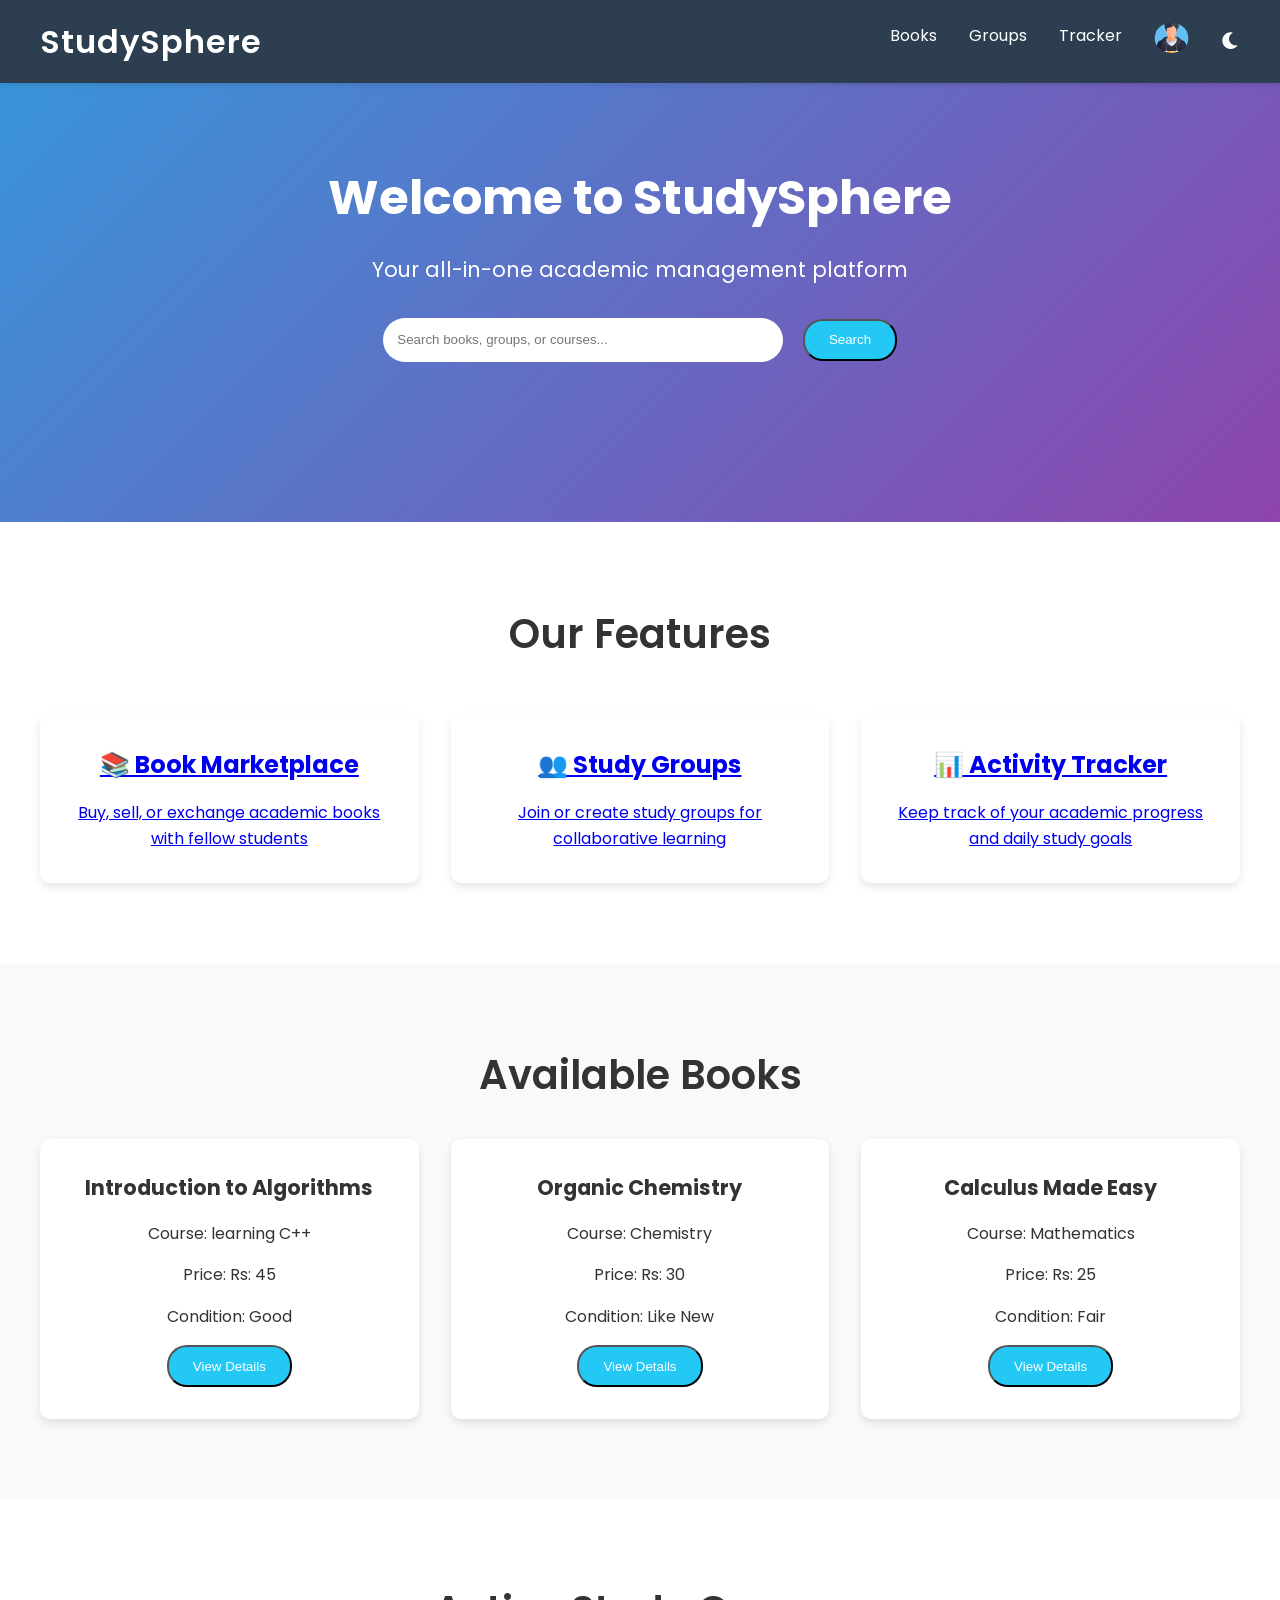
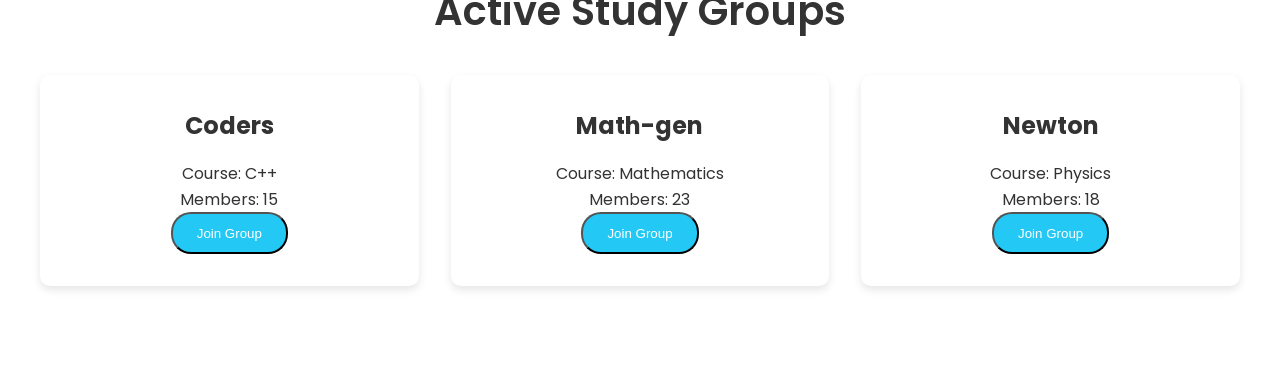
==== index.html @ 291df7e2 "rename" ====
<!DOCTYPE html>
<html lang="en">

<head>
    <meta charset="UTF-8">
    <meta name="viewport" content="width=device-width, initial-scale=1.0">
    <title>StudySphere - Student Learning Platform</title>
    <link rel="stylesheet" href="https://cdnjs.cloudflare.com/ajax/libs/font-awesome/6.0.0/css/all.min.css">
    <link href="https://fonts.googleapis.com/css2?family=Poppins:wght@300;400;600&display=swap" rel="stylesheet">
    <link rel="stylesheet" href="prj-2.css">
    <script type="module" src="main.js"></script> <!-- Load your main JS file -->
</head>

<body>
    <header>
        <!-- Navbar will be injected here -->
    </header>
    <!-- cls-1 Section -->
    <section class="cls-1" id="home">
        <h1>Welcome to StudySphere</h1>
        <p>Your all-in-one academic management platform</p>
        <div class="search-bar" style="margin-top: 2rem;">
            <input type="text" placeholder="Search books, groups, or courses...">
            <button class="btn">Search</button>
        </div>
    </section>

    <!-- Features Section -->
    <section class="features">
        <h2>Our Features</h2>
        <div class="features-grid">
            <div class="feature-card">
                <a href="book2.html">
                <h3>📚 Book Marketplace</h3>
                <p>Buy, sell, or exchange academic books with fellow students</p>
                </a>
            </div>
            <div class="feature-card">
                <a href="group.html">
                <h3>👥 Study Groups</h3>
                <p>Join or create study groups for collaborative learning</p>
                </a>
            </div>
            <div class="feature-card">
                <a href="tracker.html">
                <h3>📊 Activity Tracker</h3>
                <p>Keep track of your academic progress and daily study goals</p>
                </a>
            </div>
        </div>
    </section>

    <!-- Book Listings -->
    <section class="book-listings" id="books">
        <h2 style="text-align: center; margin-bottom: 2rem;">Available Books</h2>
        <div class="books-grid">
            <!-- Book cards will be populated by JavaScript -->
        </div>
    </section>

    <!-- Study Groups Preview -->
    <section class="features" id="groups">
        <h2 style="text-align: center; margin-bottom: 2rem;">Active Study Groups</h2>
        <div class="features-grid">
            <!-- Study group cards will be populated by JavaScript -->
        </div>
    </section>

    <script src="prj-2.js"></script>
</body>

</html>
---- prj-2.css ----
* {
    margin: 0;
    padding: 0;
    box-sizing: border-box;
}

body {
    font-family: 'Poppins', sans-serif;
    line-height: 1.6;
    background-color: var(--background-color);
    color: var(--text-color);
    transition: background-color 0.3s ease; /* Smooth background transition */
}

/* cls-1 Section */
.cls-1 {
    background: linear-gradient(135deg, #3498db, #8e44ad);
    color: white;
    padding: 10rem 2rem;
    text-align: center;
    animation: fadeIn 1s ease-out;
}

.cls-1 h1 {
    font-size: 3rem;
    margin-bottom: 1rem;
    animation: fadeIn 1.5s ease-out;
}

.cls-1 p {
    font-size: 1.3rem;
    margin-bottom: 2rem;
    animation: fadeIn 2s ease-out;
}

.search-bar input {
    padding: 0.9rem;
    width: 400px;
    border: none;
    border-radius: 25px;
    margin-right: 1rem;
    box-shadow: #86f2f8;
    transition: width 0.3s ease-in-out; /* Smooth width transition */
}

.search-bar input:focus {
    outline: none;
    box-shadow: 0 0 5px #3498db;
    width: 450px;
}

.btn {
    display: inline-block;
    padding: 0.7rem 1.5rem;
    background: #24c8f5;
    color: white;
    border-radius: 20px;
    text-decoration: none;
    cursor: pointer;
    transition: background 0.3s ease, transform 0.3s ease;
}

.btn:hover {
    background: #125cf0;
    transform: scale(1.05); /* Subtle scaling effect */
}

.btn:focus {
    outline: 3px solid #3498db;
}

/* Features Section */
.features {
    padding: 5rem 2rem;
    background: #fff;
    animation: fadeIn 1s ease-out;
}

.features h2 {
    text-align: center;
    margin-bottom: 3rem;
    font-size: 2.5rem;
    font-weight: 600;
    animation: fadeIn 1.5s ease-out;
}

.features-grid {
    display: grid;
    grid-template-columns: repeat(auto-fit, minmax(250px, 1fr));
    gap: 2rem;
    max-width: 1200px;
    margin: 0 auto;
}

.feature-card {
    background: white;
    padding: 2rem;
    border-radius: 10px;
    box-shadow: 0 4px 8px rgba(0, 0, 0, 0.1);
    transition: transform 0.3s ease, box-shadow 0.3s ease, filter 0.3s ease; /* Smooth transformations */
    text-align: center;
}

.feature-card:hover {
    transform: translateY(-5px);
    box-shadow: 0 6px 12px rgba(0, 0, 0, 0.2);
    filter: brightness(1.1); /* Brightens on hover */
}

.feature-card h3 {
    font-size: 1.5rem;
    margin-bottom: 1rem;
}

.feature-card p {
    font-size: 1rem;
}

/* Book Listings */
.book-listings {
    padding: 5rem 2rem;
    background-color: #f9f9f9;
}

.book-listings h2 {
    text-align: center;
    margin-bottom: 3rem;
    font-size: 2.5rem;
    font-weight: 600;
}

.books-grid {
    display: grid;
    grid-template-columns: repeat(auto-fit, minmax(250px, 1fr));
    gap: 2rem;
    max-width: 1200px;
    margin: 0 auto;
}

.book-card {
    background: white;
    padding: 2rem;
    border-radius: 10px;
    box-shadow: 0 4px 8px rgba(0, 0, 0, 0.1);
    text-align: center;
    transition: transform 0.3s ease, box-shadow 0.3s ease, filter 0.3s ease;
}

.book-card:hover {
    transform: translateY(-5px);
    box-shadow: 0 6px 12px rgba(0, 0, 0, 0.2);
    filter: brightness(1.1);
}

.book-card img {
    max-width: 150px;
    height: auto;
    margin-bottom: 1rem;
    transition: transform 0.3s ease; /* Image zoom effect */
}

.book-card img:hover {
    transform: scale(1.1);
}

.book-card h4 {
    font-size: 1.3rem;
    margin-bottom: 1rem;
}

.book-card p {
    margin-bottom: 1rem;
    font-size: 1rem;
}

/* Responsive Design */
@media (max-width: 1024px) {
    body {
        padding-top: 60px; /* Adjust padding for tablets */
    }

    .cls-1 h1 {
        font-size: 2.5rem;
    }

    .cls-1 p {
        font-size: 1.1rem;
    }

    .search-bar input {
        width: 300px;
    }

    .features-grid,
    .books-grid {
        grid-template-columns: 1fr;
    }

    .feature-card, .book-card {
        padding: 1.5rem;
    }

    .feature-card h3, .book-card h4 {
        font-size: 1.2rem;
    }
}

@media (max-width: 768px) {
    body {
        padding-top: 50px; /* Adjust padding for smaller tablets */
    }

    .cls-1 h1 {
        font-size: 2rem;
    }

    .cls-1 p {
        font-size: 1rem;
    }

    .search-bar input {
        width: 250px;
    }

    .btn {
        font-size: 1rem;
        padding: 0.5rem 1.2rem;
    }

    .features h2, .book-listings h2 {
        font-size: 2rem;
    }

    .features-grid,
    .books-grid {
        grid-template-columns: 1fr;
    }

    .feature-card, .book-card {
        padding: 1rem;
    }

    .feature-card h3, .book-card h4 {
        font-size: 1.1rem;
    }
}

@media (max-width: 480px) {
    body {
        padding-top: 40px; /* Adjust padding for smaller devices */
    }

    .cls-1 h1 {
        font-size: 1.8rem;
    }

    .cls-1 p {
        font-size: 0.9rem;
    }

    .search-bar input {
        width: 200px;
    }

    .btn {
        font-size: 0.9rem;
        padding: 0.4rem 1rem;
    }

    .features h2, .book-listings h2 {
        font-size: 1.8rem;
    }

    .features-grid,
    .books-grid {
        grid-template-columns: 1fr;
    }

    .feature-card, .book-card {
        padding: 0.8rem;
    }

    .feature-card h3, .book-card h4 {
        font-size: 1rem;
    }
}

/* Animations */
@keyframes fadeIn {
    0% {
        opacity: 0;
        transform: translateY(-20px);
    }
    100% {
        opacity: 1;
        transform: translateY(0);
    }
}

/* Default Light Theme */
:root {
    --background-color: #ffffff;
    --text-color: #333333;
    --navbar-color: #2c3e50;
    --navbar-text-color: #ffffff;
    --card-background: #f9f9f9;
    --card-shadow: 0 4px 6px rgba(0, 0, 0, 0.1);
}

/* Dark Theme */
[data-theme="dark"] {
    --background-color: #121212;
    --text-color: #e0e0e0;
    --navbar-color: #1a1a1a;
    --navbar-text-color: #e0e0e0;
    --card-background: #1e1e1e;
    --card-shadow: 0 4px 6px rgba(0, 0, 0, 0.3);
}

.navbar {
    background-color: var(--navbar-color);
    color: var(--navbar-text-color);
}

.nav-links a {
    color: var(--navbar-text-color);
}

.theme-toggle {
    background: none;
    border: none;
    color: var(--navbar-text-color);
    font-size: 1.2rem;
    cursor: pointer;
    transition: color 0.3s ease;
}

.theme-toggle:hover {
    color: #3498db;
}
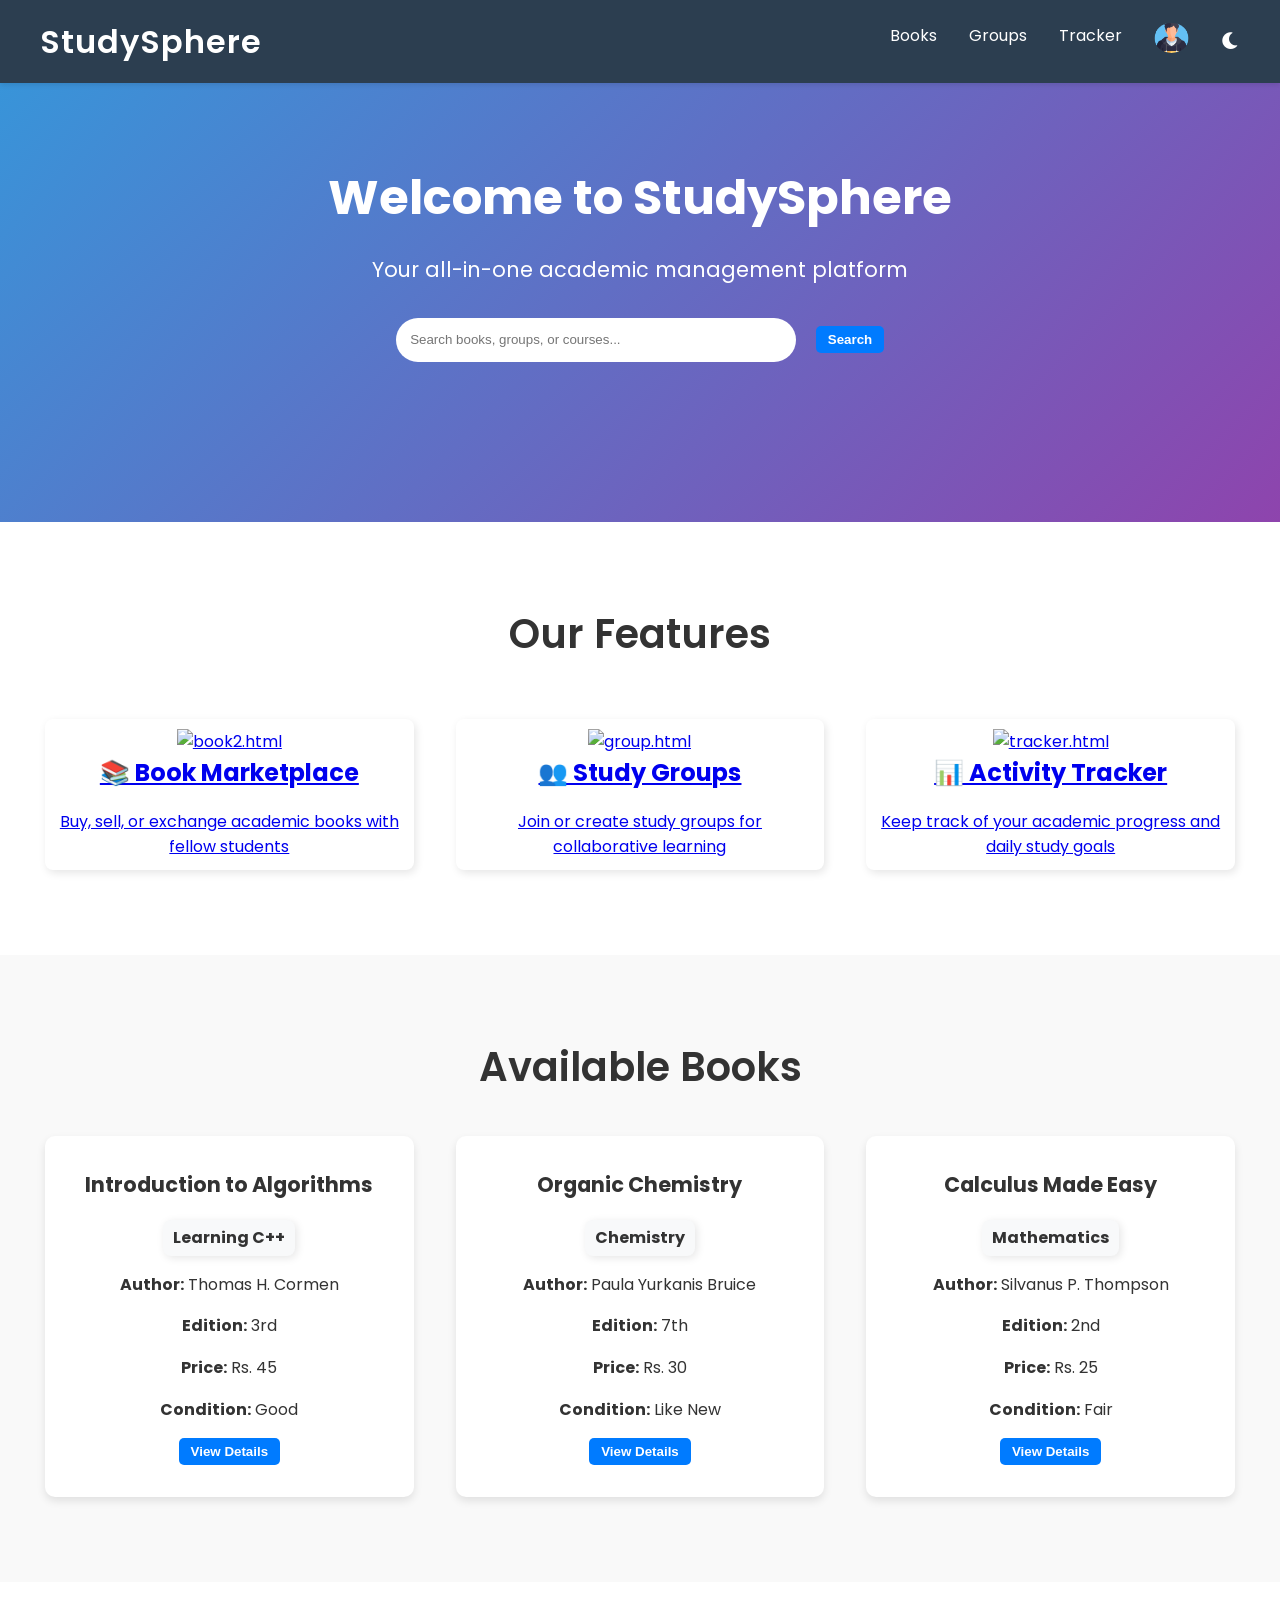
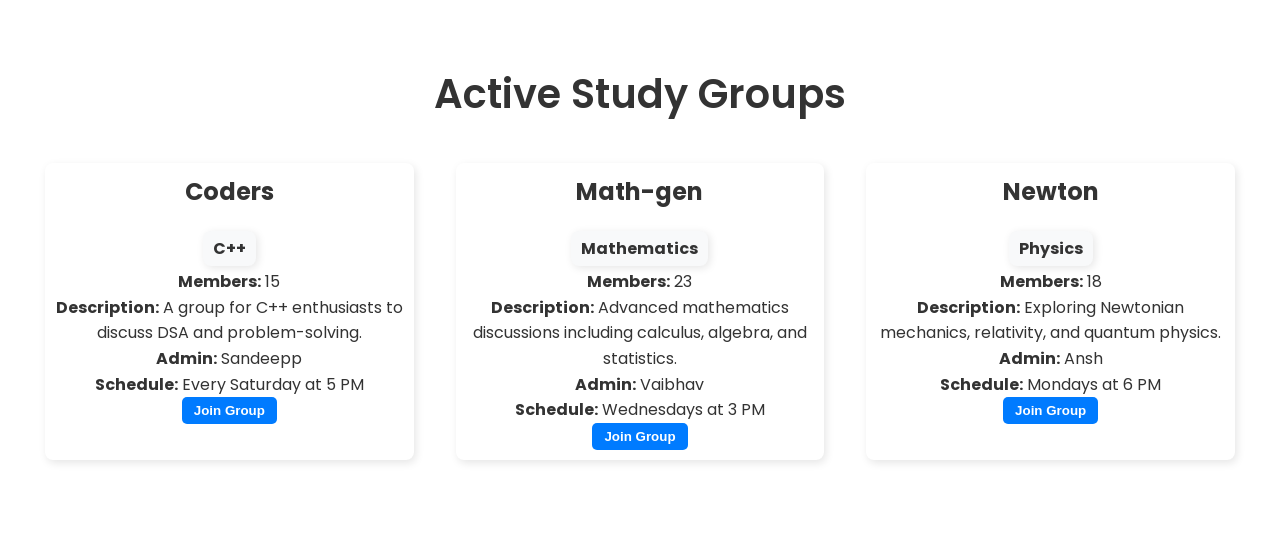
==== commit 2d985839: "adding img" ====
--- a/index.html
+++ b/index.html
@@ -31,18 +31,21 @@
         <div class="features-grid">
             <div class="feature-card">
                 <a href="book2.html">
+                    <img src="src\book.jpg" alt="book2.html" style="height: 120px; width: 180px;">
                 <h3>📚 Book Marketplace</h3>
                 <p>Buy, sell, or exchange academic books with fellow students</p>
                 </a>
             </div>
             <div class="feature-card">
                 <a href="group.html">
+                    <img src="src/study-grp.jpg" alt="group.html" style="height: 120px; width: 180px;">
                 <h3>👥 Study Groups</h3>
                 <p>Join or create study groups for collaborative learning</p>
                 </a>
             </div>
             <div class="feature-card">
                 <a href="tracker.html">
+                    <img src="src/tracker.jpg" alt="tracker.html" style="height: 120px; width: 180px;">
                 <h3>📊 Activity Tracker</h3>
                 <p>Keep track of your academic progress and daily study goals</p>
                 </a>
--- a/prj-2.css
+++ b/prj-2.css
@@ -129,6 +129,27 @@
     font-weight: 600;
 }
 
+.course-box {
+    display: inline-block; background: #f8f9fa; padding: 5px 10px; font-weight: bold; 
+    border-radius: 8px; box-shadow: 2px 2px 8px rgba(0, 0, 0, 0.1); text-align: center; 
+    color: #333; margin: 3px 0; transition: 0.3s;
+}
+
+.book-card, .feature-card {
+    background: white; padding: 10px; border-radius: 8px; box-shadow: 2px 3px 8px rgba(0, 0, 0, 0.1);
+    margin: 5px; text-align: center; transition: 0.3s;
+}
+
+.book-card:hover, .feature-card:hover { transform: translateY(-3px); box-shadow: 3px 4px 12px rgba(0, 0, 0, 0.15); }
+
+.btn {
+    background: #007bff; color: white; padding: 6px 12px; border: none; border-radius: 5px;
+    cursor: pointer; font-weight: bold; transition: 0.3s;
+}
+
+.btn:hover { background: #0056b3; transform: scale(1.05); }
+
+
 .books-grid {
     display: grid;
     grid-template-columns: repeat(auto-fit, minmax(250px, 1fr));
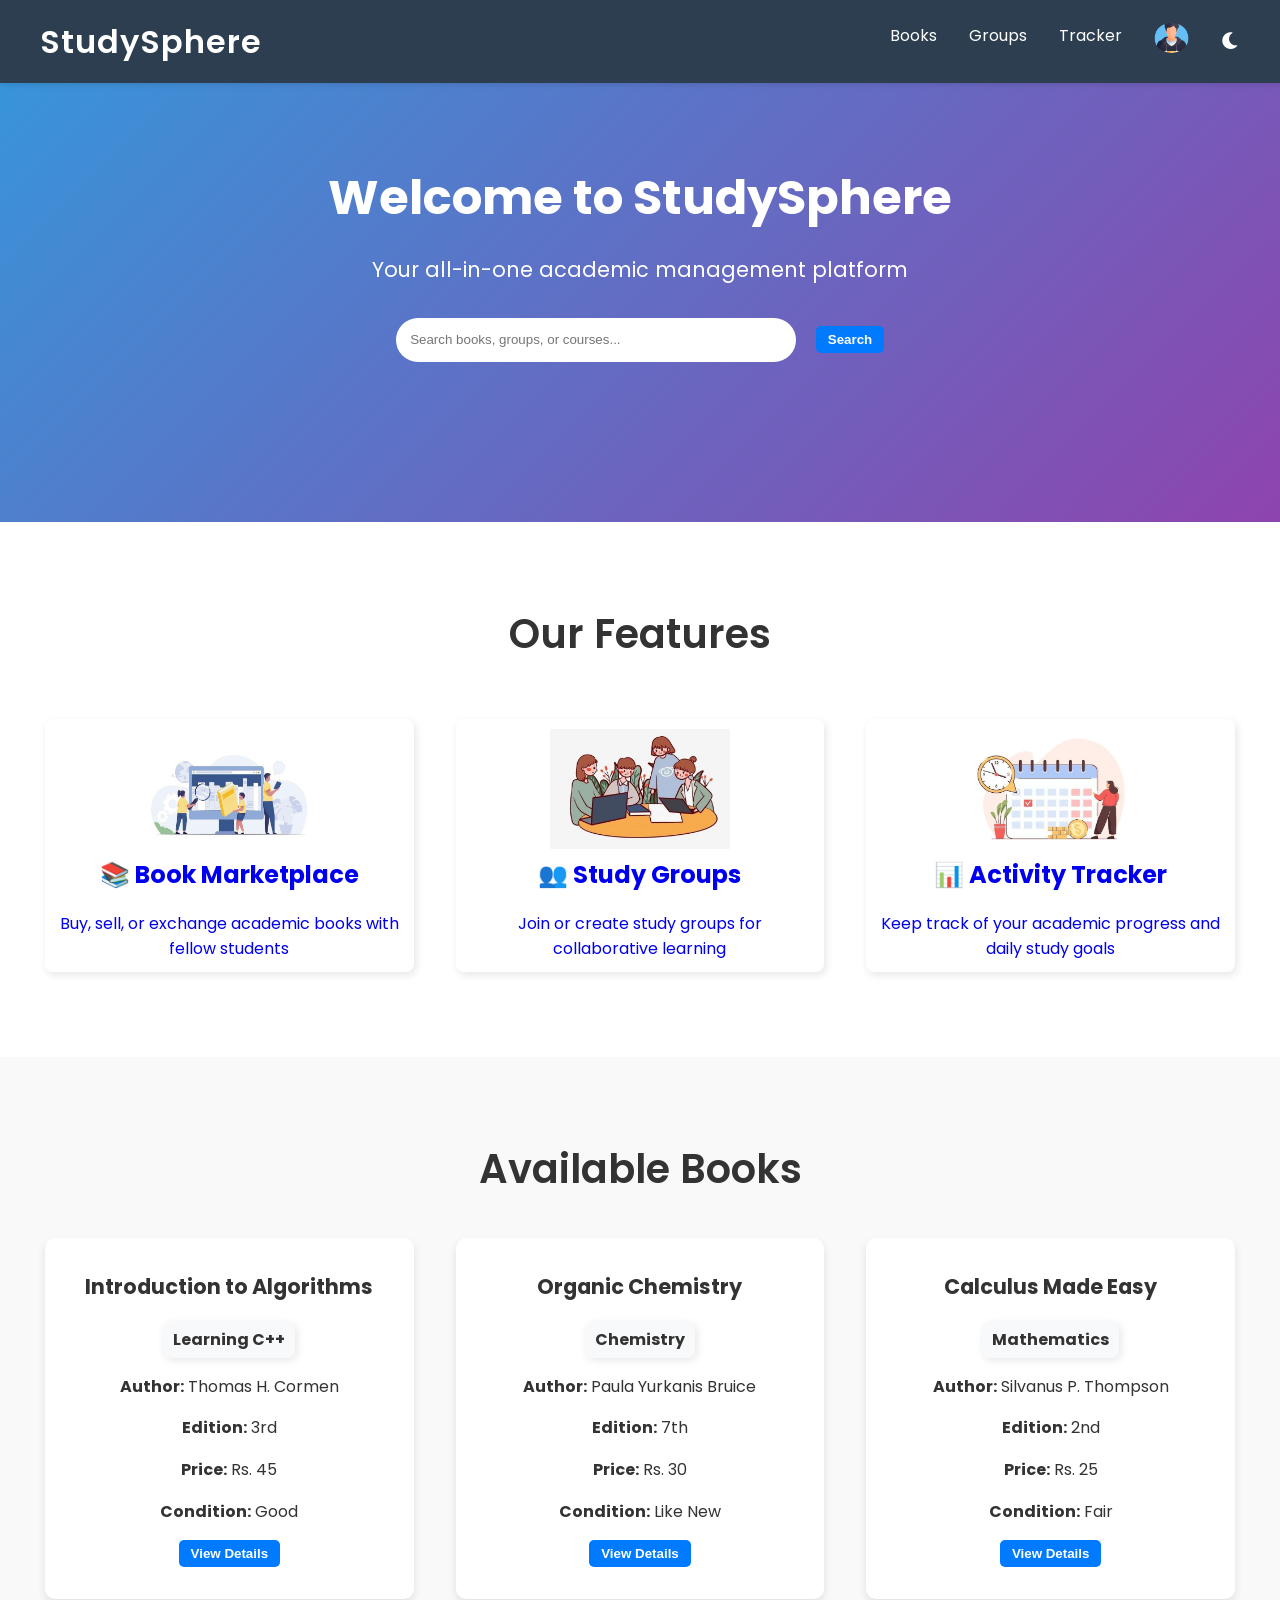
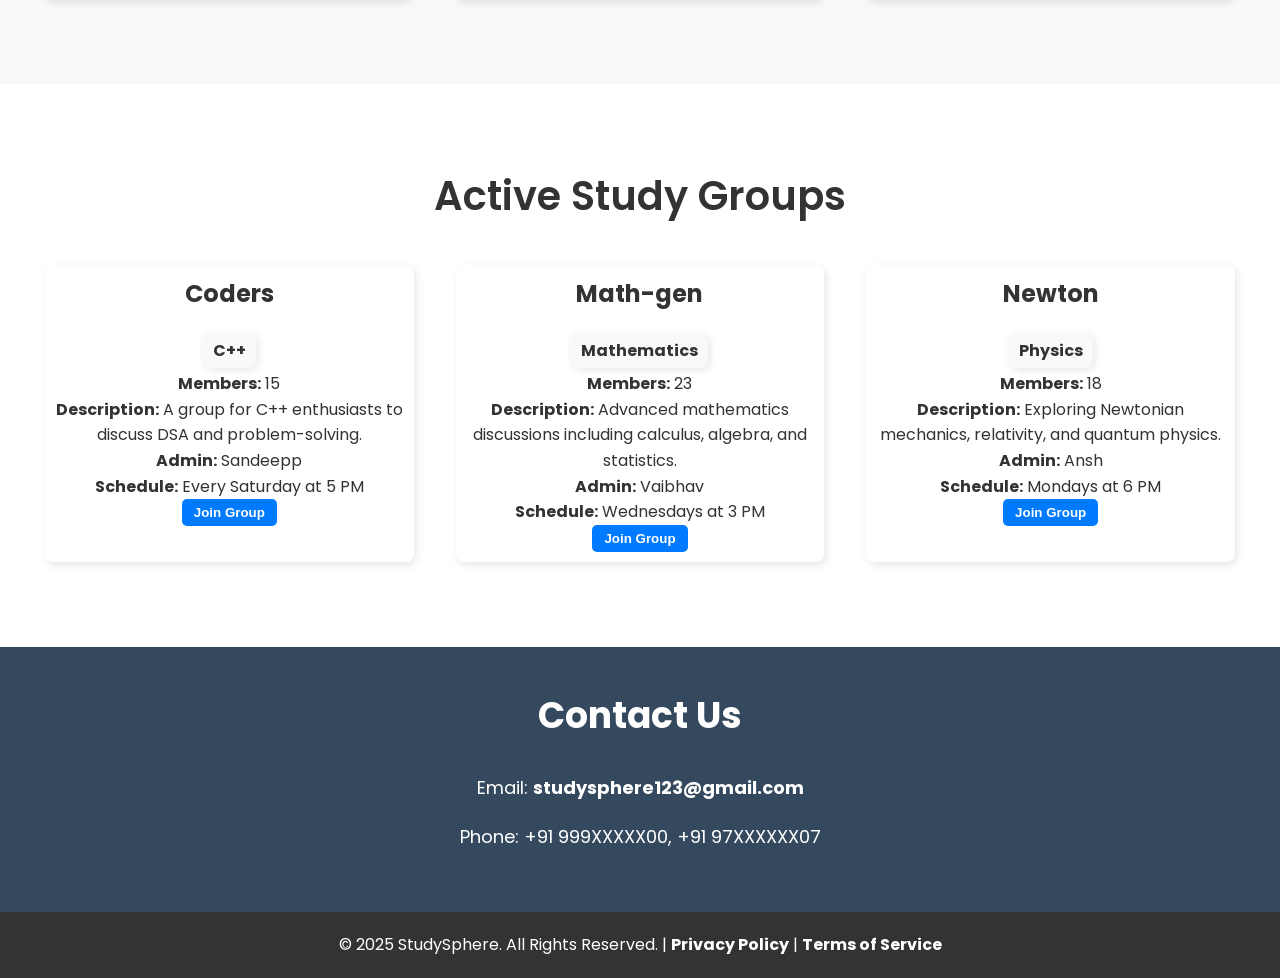
==== commit dab92956: "FULL-CHNGE" ====
--- a/index.html
+++ b/index.html
@@ -69,6 +69,16 @@
         </div>
     </section>
 
+    <section id="contact" class="contact">
+        <h2>Contact Us</h2>
+        <p>Email: <a href="studysphere123@gmail.com">studysphere123@gmail.com</a></p>
+        <p>Phone: +91 999XXXXX00, +91 97XXXXXX07</p>
+    </section>
+
+    <footer>
+        © 2025 StudySphere. All Rights Reserved. | <a href="#">Privacy Policy</a> | <a href="#">Terms of Service</a>
+    </footer>
+
     <script src="prj-2.js"></script>
 </body>
 
--- a/prj-2.css
+++ b/prj-2.css
@@ -12,6 +12,9 @@
     transition: background-color 0.3s ease; /* Smooth background transition */
 }
 
+a {
+    text-decoration: none;
+}
 /* cls-1 Section */
 .cls-1 {
     background: linear-gradient(135deg, #3498db, #8e44ad);
@@ -358,4 +361,43 @@
 
 .theme-toggle:hover {
     color: #3498db;
-}+}
+
+
+        /* Contact Section */
+        .contact {
+            padding: 40px 10px;
+            background: #34495e;
+            color: white;
+            text-align: center;
+        }
+
+        .contact h2 {
+            font-size: 36px;
+            margin-bottom: 30px;
+            animation: fadeIn 1.5s ease-in-out;
+        }
+
+        .contact p {
+            font-size: 18px;
+            margin-bottom: 20px;
+        }
+
+        .contact a {
+            color: #ffffff;
+            font-weight: bold;
+        }
+
+        /* Footer */
+        footer {
+            background: #333333;
+            color: white;
+            text-align: center;
+            padding: 20px;
+            font-size: 16px;
+        }
+
+        footer a {
+            color: #ffffff;
+            font-weight: bold;
+        }
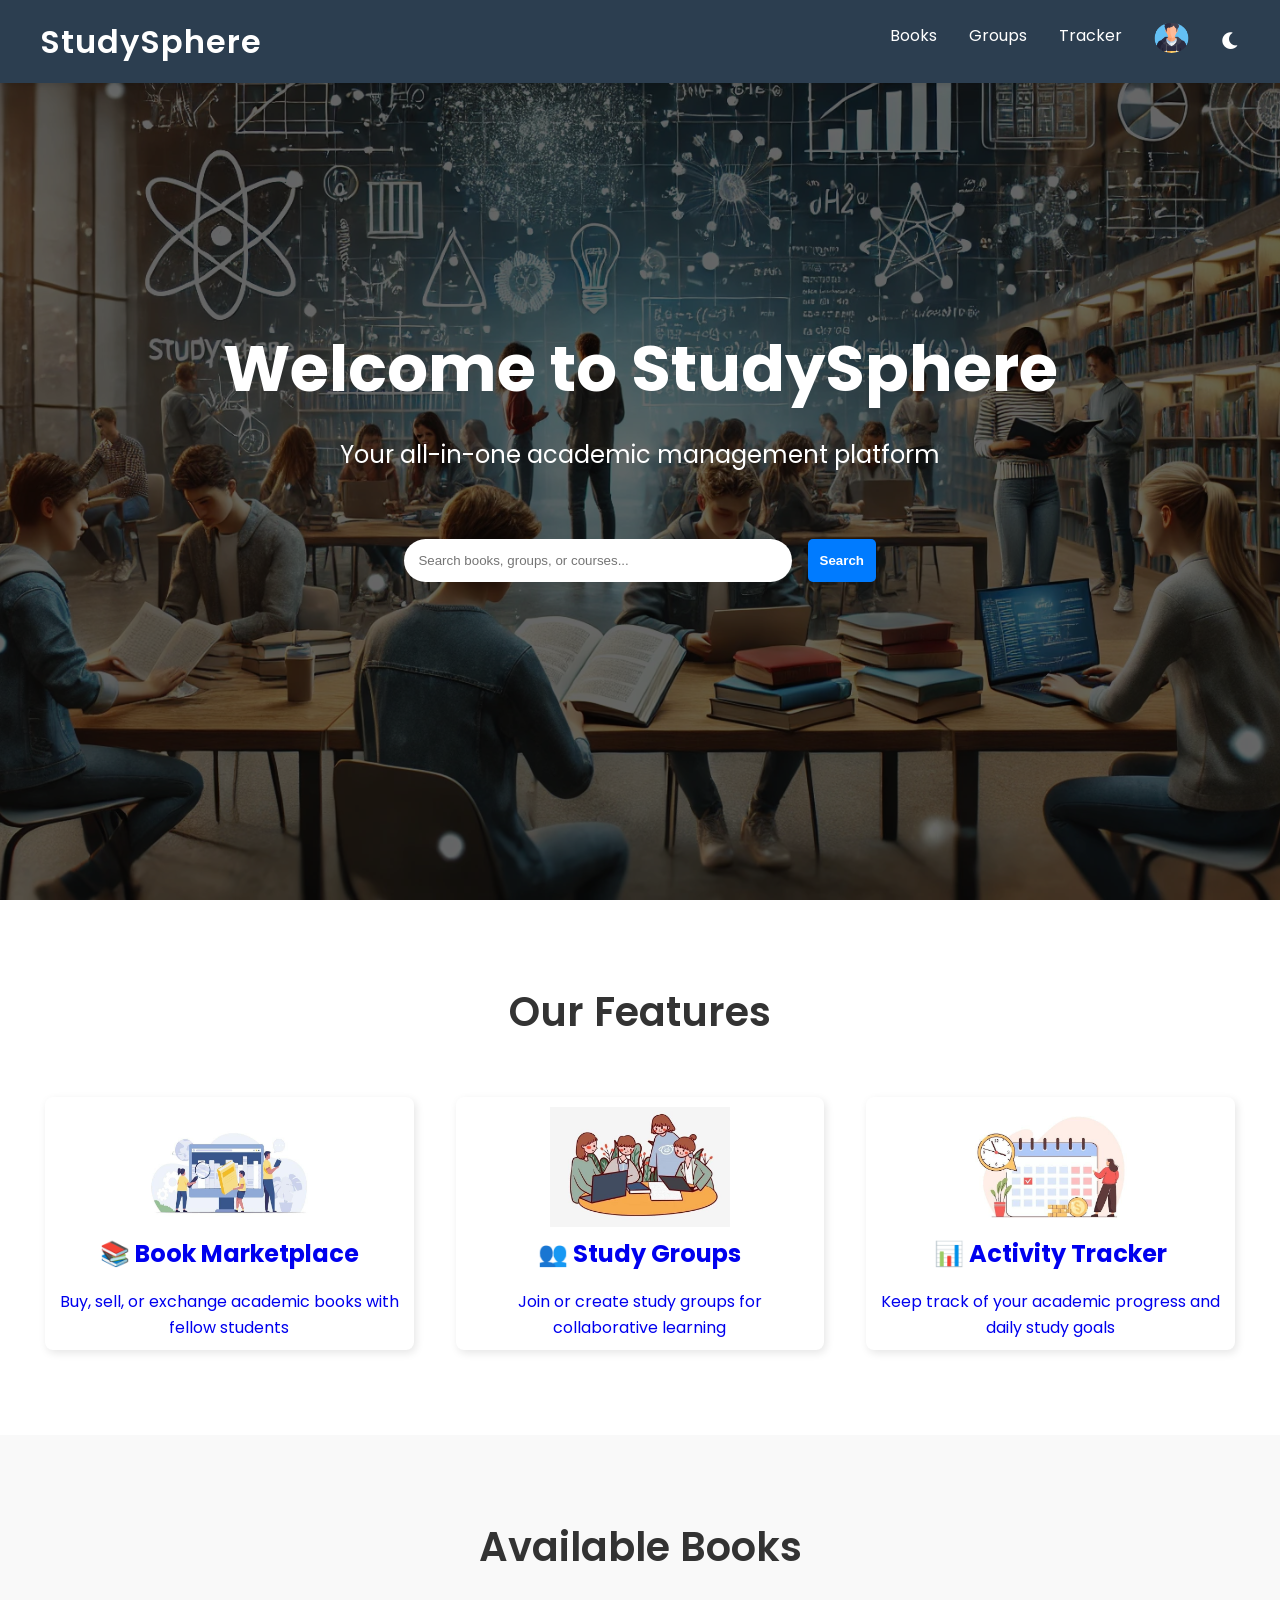
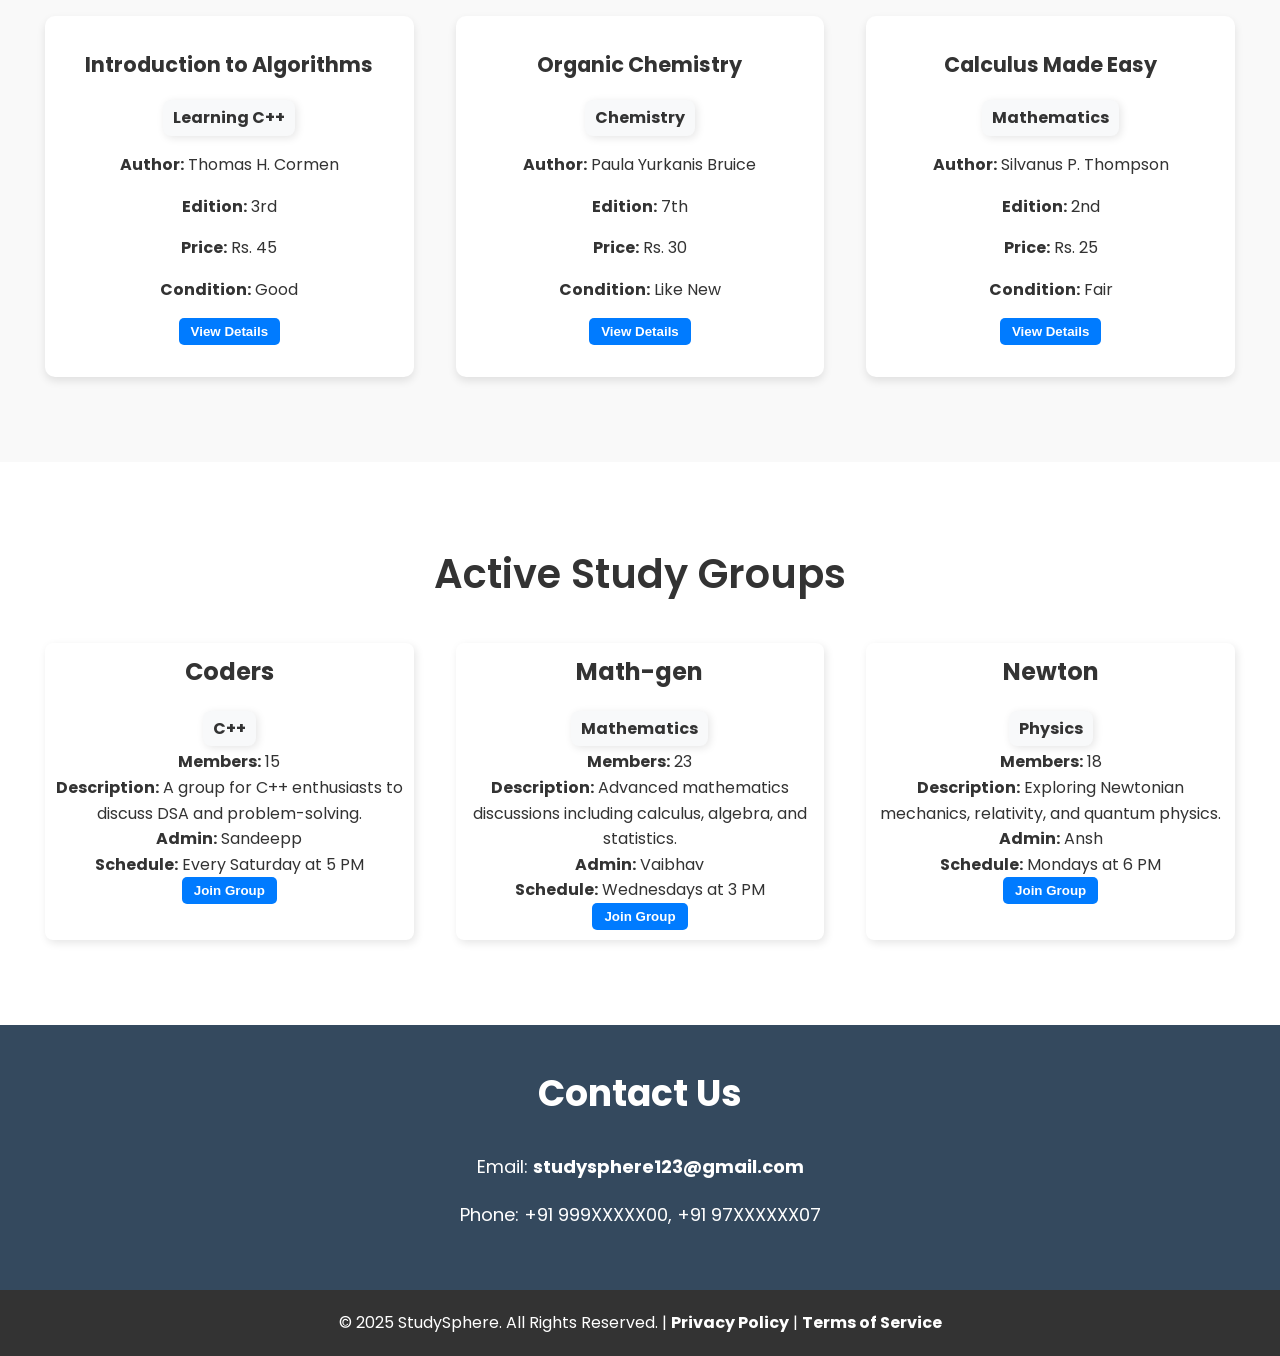
==== commit ae421c21: "prj-bg" ====
--- a/index.html
+++ b/index.html
@@ -23,7 +23,7 @@
             <input type="text" placeholder="Search books, groups, or courses...">
             <button class="btn">Search</button>
         </div>
-    </section>
+    </section>    
 
     <!-- Features Section -->
     <section class="features">
--- a/prj-2.css
+++ b/prj-2.css
@@ -17,33 +17,49 @@
 }
 /* cls-1 Section */
 .cls-1 {
-    background: linear-gradient(135deg, #3498db, #8e44ad);
+    background: url('./src/prj-bg.jpg') no-repeat center center;
+    background-size: cover;
+    background-blend-mode: overlay;
+    background-color: rgba(0, 0, 0, 0.6); 
     color: white;
     padding: 10rem 2rem;
     text-align: center;
+    min-height: 100vh; 
+    display: flex;
+    flex-direction: column;
+    justify-content: center;
+    align-items: center;
     animation: fadeIn 1s ease-out;
 }
 
+/* Typography */
 .cls-1 h1 {
-    font-size: 3rem;
+    font-size: 4rem;
     margin-bottom: 1rem;
     animation: fadeIn 1.5s ease-out;
 }
 
 .cls-1 p {
-    font-size: 1.3rem;
+    font-size: 1.5rem;
     margin-bottom: 2rem;
     animation: fadeIn 2s ease-out;
+}
+
+/* Search Bar */
+.search-bar {
+    display: flex;
+    flex-wrap: wrap;
+    justify-content: center;
+    gap: 1rem;
 }
 
 .search-bar input {
     padding: 0.9rem;
     width: 400px;
+    max-width: 80%;
     border: none;
     border-radius: 25px;
-    margin-right: 1rem;
-    box-shadow: #86f2f8;
-    transition: width 0.3s ease-in-out; /* Smooth width transition */
+    transition: width 0.3s ease-in-out;
 }
 
 .search-bar input:focus {
@@ -52,6 +68,7 @@
     width: 450px;
 }
 
+/* Button */
 .btn {
     display: inline-block;
     padding: 0.7rem 1.5rem;
@@ -65,11 +82,55 @@
 
 .btn:hover {
     background: #125cf0;
-    transform: scale(1.05); /* Subtle scaling effect */
-}
-
-.btn:focus {
-    outline: 3px solid #3498db;
+    transform: scale(1.05);
+}
+
+/* Responsive Design */
+@media (max-width: 768px) {
+    .cls-1 {
+        padding: 6rem 1rem;
+    }
+
+    .cls-1 h1 {
+        font-size: 3rem;
+    }
+
+    .cls-1 p {
+        font-size: 1.1rem;
+    }
+
+    .search-bar input {
+        width: 100%;
+        max-width: 300px;
+    }
+
+    .btn {
+        width: 100%;
+        max-width: 200px;
+    }
+}
+
+@media (max-width: 480px) {
+    .cls-1 h1 {
+        font-size: 2.5rem;
+    }
+
+    .cls-1 p {
+        font-size: 1rem;
+    }
+
+    .search-bar {
+        flex-direction: column;
+        gap: 0.5rem;
+    }
+
+    .search-bar input {
+        width: 100%;
+    }
+
+    .btn {
+        width: 100%;
+    }
 }
 
 /* Features Section */
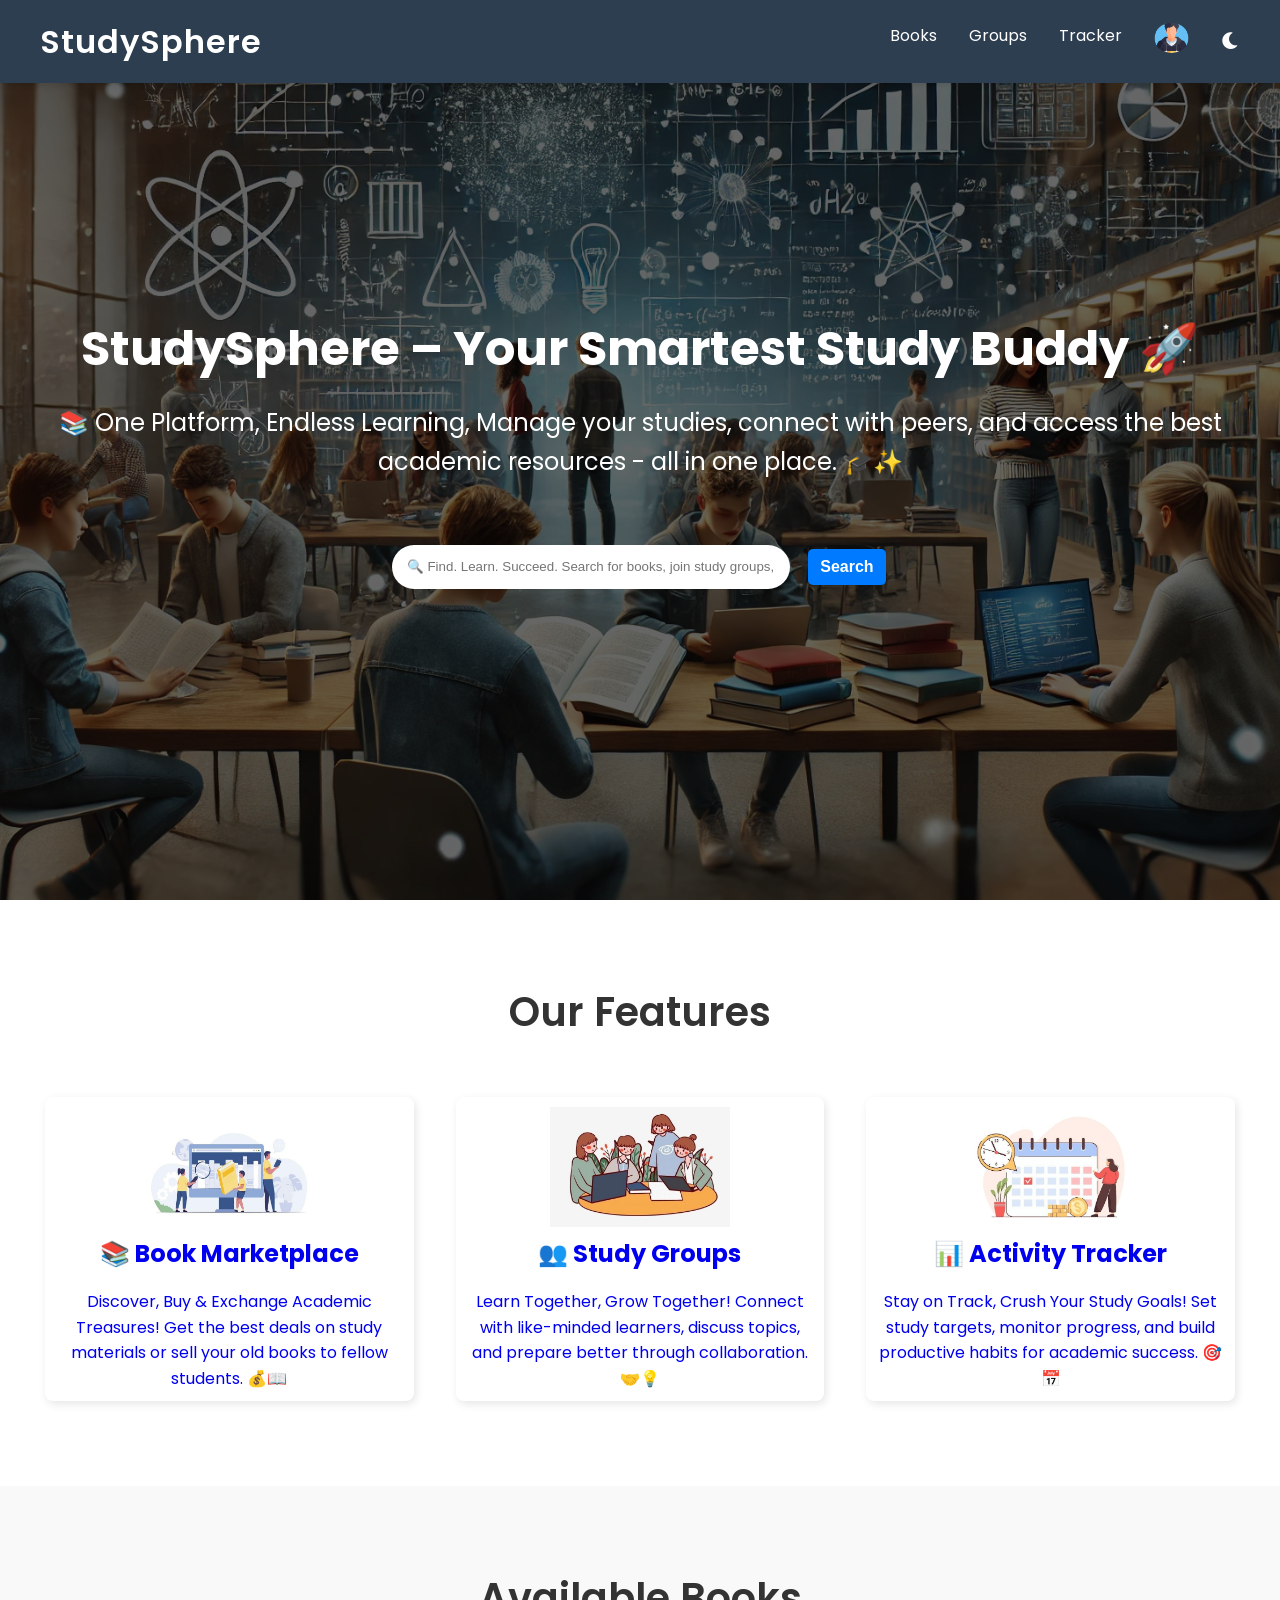
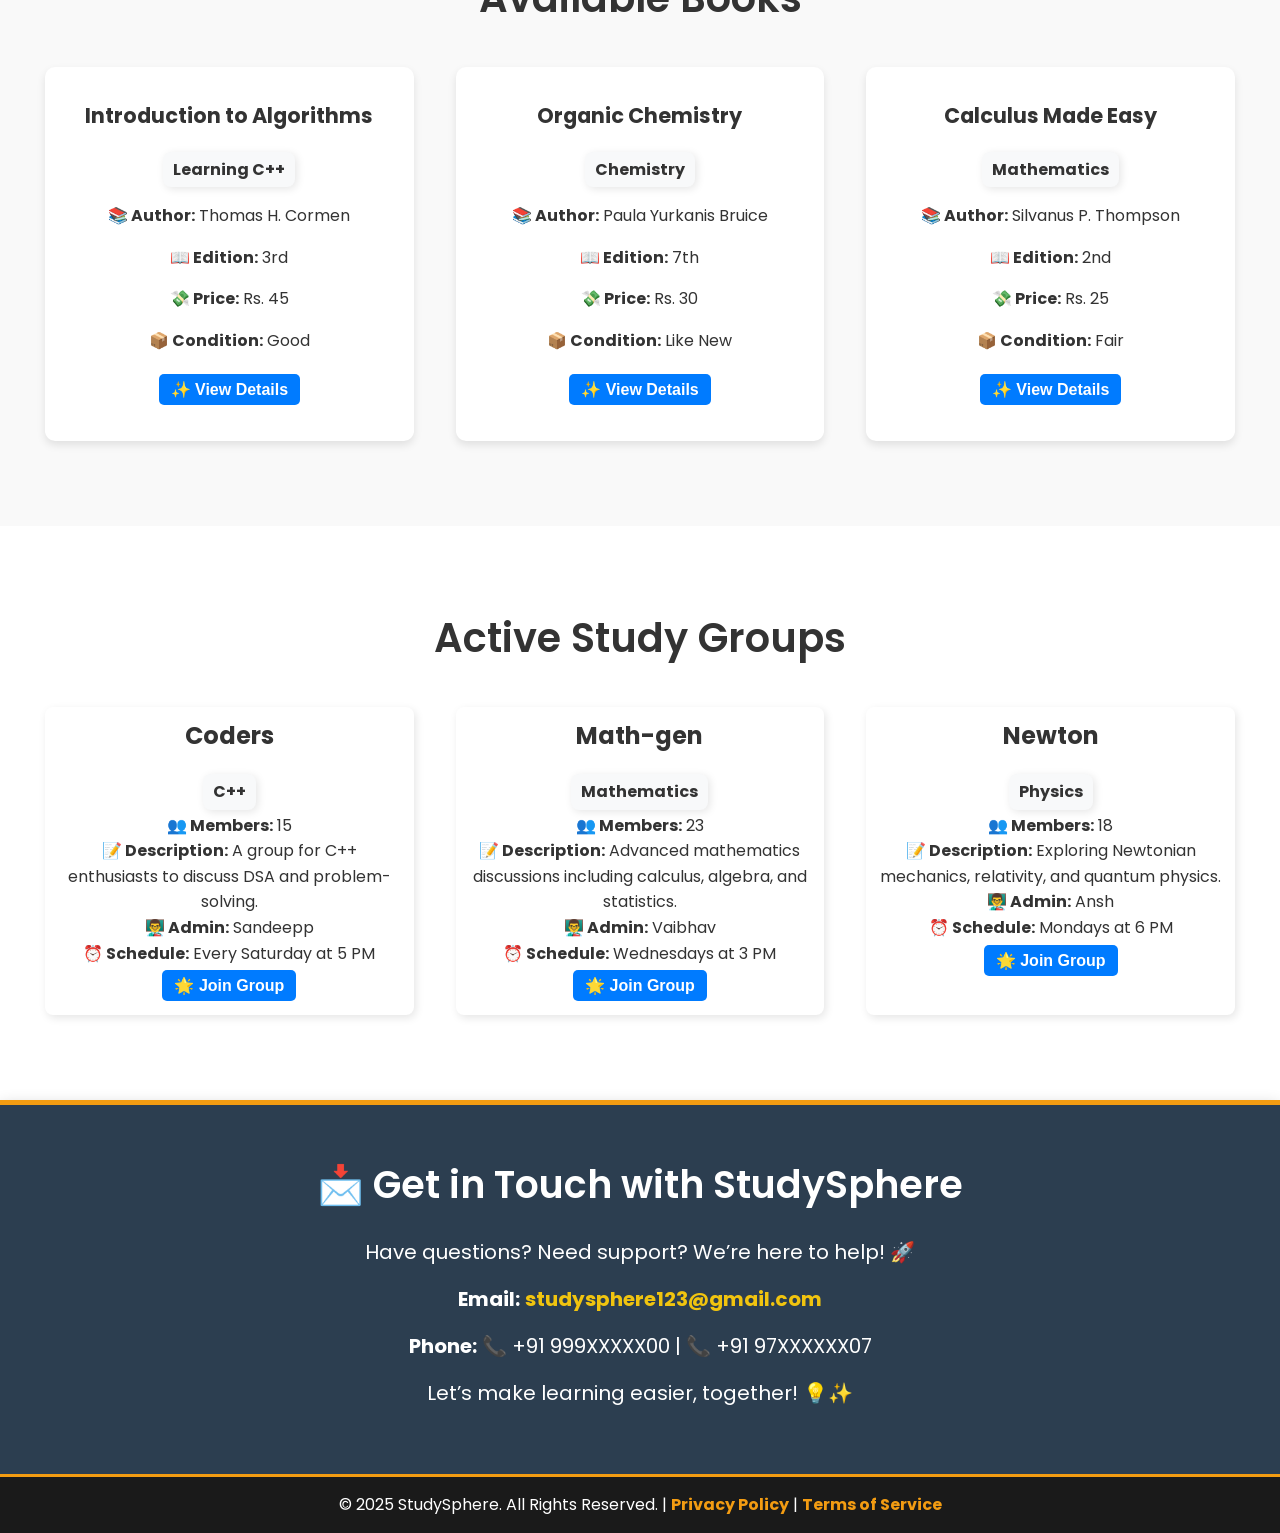
==== commit 4b9b2442: "changes-12" ====
--- a/index.html
+++ b/index.html
@@ -17,10 +17,10 @@
     </header>
     <!-- cls-1 Section -->
     <section class="cls-1" id="home">
-        <h1>Welcome to StudySphere</h1>
-        <p>Your all-in-one academic management platform</p>
+        <h1>StudySphere – Your Smartest Study Buddy 🚀</h1>
+        <p>📚 One Platform, Endless Learning, Manage your studies, connect with peers, and access the best academic resources - all in one place. 🎓✨</p>
         <div class="search-bar" style="margin-top: 2rem;">
-            <input type="text" placeholder="Search books, groups, or courses...">
+            <input type="text" placeholder="🔍 Find. Learn. Succeed. Search for books, join study groups, and track your progress effortlessly!">
             <button class="btn">Search</button>
         </div>
     </section>    
@@ -33,21 +33,21 @@
                 <a href="book2.html">
                     <img src="src\book.jpg" alt="book2.html" style="height: 120px; width: 180px;">
                 <h3>📚 Book Marketplace</h3>
-                <p>Buy, sell, or exchange academic books with fellow students</p>
+                <p>Discover, Buy & Exchange Academic Treasures! Get the best deals on study materials or sell your old books to fellow students. 💰📖</p>
                 </a>
             </div>
             <div class="feature-card">
                 <a href="group.html">
                     <img src="src/study-grp.jpg" alt="group.html" style="height: 120px; width: 180px;">
                 <h3>👥 Study Groups</h3>
-                <p>Join or create study groups for collaborative learning</p>
+                <p>Learn Together, Grow Together! Connect with like-minded learners, discuss topics, and prepare better through collaboration. 🤝💡</p>
                 </a>
             </div>
             <div class="feature-card">
                 <a href="tracker.html">
                     <img src="src/tracker.jpg" alt="tracker.html" style="height: 120px; width: 180px;">
                 <h3>📊 Activity Tracker</h3>
-                <p>Keep track of your academic progress and daily study goals</p>
+                <p>Stay on Track, Crush Your Study Goals! Set study targets, monitor progress, and build productive habits for academic success. 🎯📅</p>
                 </a>
             </div>
         </div>
@@ -70,14 +70,17 @@
     </section>
 
     <section id="contact" class="contact">
-        <h2>Contact Us</h2>
-        <p>Email: <a href="studysphere123@gmail.com">studysphere123@gmail.com</a></p>
-        <p>Phone: +91 999XXXXX00, +91 97XXXXXX07</p>
+        <h2>📩 Get in Touch with StudySphere</h2>
+        <p>Have questions? Need support? We’re here to help! 🚀</p>
+        <p><strong>Email:</strong> <a href="mailto:studysphere123@gmail.com">studysphere123@gmail.com</a></p>
+        <p><strong>Phone:</strong> 📞 +91 999XXXXX00 | 📞 +91 97XXXXXX07</p>
+        <p>Let’s make learning easier, together! 💡✨</p>
     </section>
-
+    
     <footer>
         © 2025 StudySphere. All Rights Reserved. | <a href="#">Privacy Policy</a> | <a href="#">Terms of Service</a>
     </footer>
+    
 
     <script src="prj-2.js"></script>
 </body>
--- a/prj-2.css
+++ b/prj-2.css
@@ -34,7 +34,7 @@
 
 /* Typography */
 .cls-1 h1 {
-    font-size: 4rem;
+    font-size: 3rem;
     margin-bottom: 1rem;
     animation: fadeIn 1.5s ease-out;
 }
@@ -70,13 +70,17 @@
 
 /* Button */
 .btn {
+    background: #24c8f5;
+    border: none;
+    color: white;
+    padding: 20px;
+    text-align: center;
+    text-decoration: none;
     display: inline-block;
-    padding: 0.7rem 1.5rem;
-    background: #24c8f5;
-    color: white;
-    border-radius: 20px;
-    text-decoration: none;
+    font-size: 16px;
+    margin: 4px 2px;
     cursor: pointer;
+    border-radius: 12px;
     transition: background 0.3s ease, transform 0.3s ease;
 }
 
@@ -424,41 +428,56 @@
     color: #3498db;
 }
 
-
-        /* Contact Section */
-        .contact {
-            padding: 40px 10px;
-            background: #34495e;
-            color: white;
-            text-align: center;
-        }
-
-        .contact h2 {
-            font-size: 36px;
-            margin-bottom: 30px;
-            animation: fadeIn 1.5s ease-in-out;
-        }
-
-        .contact p {
-            font-size: 18px;
-            margin-bottom: 20px;
-        }
-
-        .contact a {
-            color: #ffffff;
-            font-weight: bold;
-        }
-
-        /* Footer */
-        footer {
-            background: #333333;
-            color: white;
-            text-align: center;
-            padding: 20px;
-            font-size: 16px;
-        }
-
-        footer a {
-            color: #ffffff;
-            font-weight: bold;
-        }+/* Contact Section */
+.contact {
+    padding: 50px 20px;
+    background: #2c3e50; /* Deeper blue for a premium look */
+    color: white;
+    text-align: center;
+    border-top: 5px solid #f39c12; /* Stylish accent */
+    box-shadow: 0 5px 15px rgba(0, 0, 0, 0.2);
+}
+
+.contact h2 {
+    font-size: 38px;
+    margin-bottom: 20px;
+    font-weight: 600;
+    animation: fadeIn 1.5s ease-in-out;
+}
+
+.contact p {
+    font-size: 20px;
+    margin-bottom: 15px;
+    font-weight: 400;
+}
+
+.contact a {
+    color: #f1c40f;
+    font-weight: bold;
+    text-decoration: none;
+    transition: color 0.3s ease-in-out;
+}
+
+.contact a:hover {
+    color: #e67e22;
+}
+
+/* Footer */
+footer {
+    background: #1a1a1a;
+    color: white;
+    text-align: center;
+    padding: 15px;
+    font-size: 16px;
+    border-top: 3px solid #f39c12;
+}
+
+footer a {
+    color: #f39c12;
+    font-weight: bold;
+    transition: color 0.3s ease-in-out;
+}
+
+footer a:hover {
+    color: #e67e22;
+}
